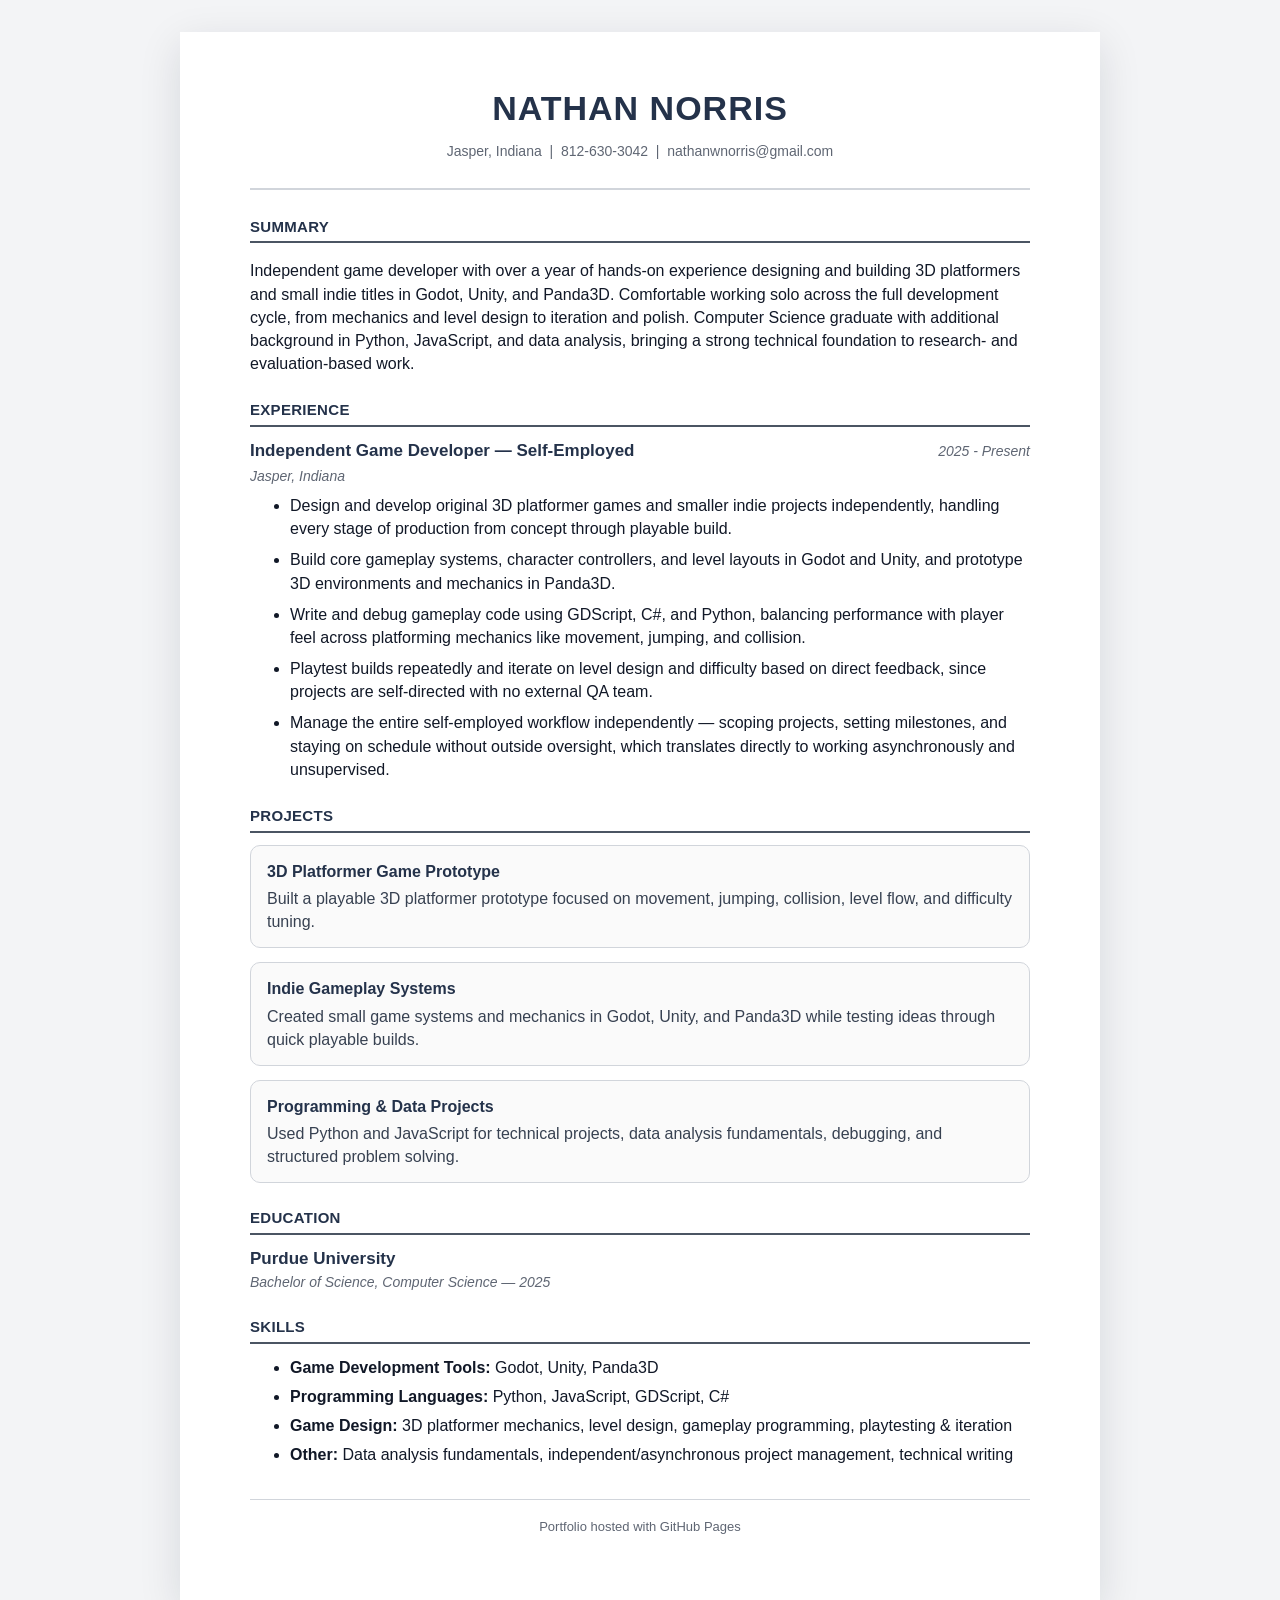
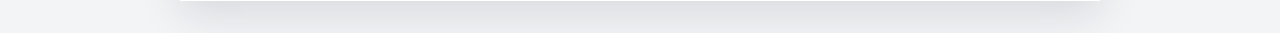
==== index.html @ 457228a1 "Add resume portfolio homepage" ====
<!DOCTYPE html>
<html lang="en">
<head>
  <meta charset="UTF-8" />
  <meta name="viewport" content="width=device-width, initial-scale=1.0" />
  <title>Nathan Norris | Portfolio</title>
  <style>
    :root {
      --ink: #111827;
      --muted: #5f6673;
      --line: #4b5563;
      --paper: #ffffff;
      --bg: #f3f4f6;
      --accent: #24324a;
    }

    * {
      box-sizing: border-box;
    }

    body {
      margin: 0;
      font-family: Arial, Helvetica, sans-serif;
      background: var(--bg);
      color: var(--ink);
      line-height: 1.45;
    }

    .page {
      max-width: 920px;
      margin: 32px auto;
      background: var(--paper);
      padding: 52px 70px 64px;
      box-shadow: 0 12px 40px rgba(15, 23, 42, 0.12);
    }

    header {
      text-align: center;
      border-bottom: 2px solid #d1d5db;
      padding-bottom: 26px;
      margin-bottom: 26px;
    }

    h1 {
      margin: 0 0 8px;
      font-size: 34px;
      letter-spacing: 1px;
      color: var(--accent);
      text-transform: uppercase;
    }

    .contact {
      color: var(--muted);
      font-size: 14px;
    }

    section {
      margin-top: 24px;
    }

    h2 {
      font-size: 15px;
      text-transform: uppercase;
      color: var(--accent);
      margin: 0 0 12px;
      padding-bottom: 4px;
      border-bottom: 2px solid var(--line);
      letter-spacing: 0.3px;
    }

    .item-head {
      display: flex;
      justify-content: space-between;
      gap: 20px;
      align-items: baseline;
      margin-bottom: 2px;
    }

    h3 {
      margin: 0;
      font-size: 17px;
      color: var(--accent);
    }

    .date {
      color: var(--muted);
      font-style: italic;
      white-space: nowrap;
      font-size: 14px;
    }

    .location,
    .subline {
      margin: 0 0 8px;
      color: var(--muted);
      font-style: italic;
      font-size: 14px;
    }

    ul {
      margin: 8px 0 0 24px;
      padding-left: 16px;
    }

    li {
      margin-bottom: 8px;
    }

    .skills li {
      margin-bottom: 6px;
    }

    .projects {
      display: grid;
      gap: 14px;
    }

    .project-card {
      border: 1px solid #d1d5db;
      border-radius: 10px;
      padding: 14px 16px;
      background: #fafafa;
    }

    .project-card h3 {
      font-size: 16px;
      margin-bottom: 4px;
    }

    .project-card p {
      margin: 0;
      color: #374151;
    }

    footer {
      margin-top: 32px;
      padding-top: 18px;
      border-top: 1px solid #d1d5db;
      text-align: center;
      color: var(--muted);
      font-size: 13px;
    }

    @media (max-width: 720px) {
      .page {
        margin: 0;
        padding: 34px 24px 44px;
        box-shadow: none;
      }

      .item-head {
        flex-direction: column;
        gap: 4px;
      }

      h1 {
        font-size: 28px;
      }
    }

    @media print {
      body {
        background: white;
      }

      .page {
        margin: 0;
        box-shadow: none;
        max-width: none;
      }
    }
  </style>
</head>
<body>
  <main class="page">
    <header>
      <h1>Nathan Norris</h1>
      <div class="contact">Jasper, Indiana &nbsp;|&nbsp; 812-630-3042 &nbsp;|&nbsp; nathanwnorris@gmail.com</div>
    </header>

    <section>
      <h2>Summary</h2>
      <p>
        Independent game developer with over a year of hands-on experience designing and building 3D platformers and small indie titles in Godot, Unity, and Panda3D. Comfortable working solo across the full development cycle, from mechanics and level design to iteration and polish. Computer Science graduate with additional background in Python, JavaScript, and data analysis, bringing a strong technical foundation to research- and evaluation-based work.
      </p>
    </section>

    <section>
      <h2>Experience</h2>
      <div class="item-head">
        <h3>Independent Game Developer — Self-Employed</h3>
        <span class="date">2025 - Present</span>
      </div>
      <p class="location">Jasper, Indiana</p>
      <ul>
        <li>Design and develop original 3D platformer games and smaller indie projects independently, handling every stage of production from concept through playable build.</li>
        <li>Build core gameplay systems, character controllers, and level layouts in Godot and Unity, and prototype 3D environments and mechanics in Panda3D.</li>
        <li>Write and debug gameplay code using GDScript, C#, and Python, balancing performance with player feel across platforming mechanics like movement, jumping, and collision.</li>
        <li>Playtest builds repeatedly and iterate on level design and difficulty based on direct feedback, since projects are self-directed with no external QA team.</li>
        <li>Manage the entire self-employed workflow independently — scoping projects, setting milestones, and staying on schedule without outside oversight, which translates directly to working asynchronously and unsupervised.</li>
      </ul>
    </section>

    <section>
      <h2>Projects</h2>
      <div class="projects">
        <div class="project-card">
          <h3>3D Platformer Game Prototype</h3>
          <p>Built a playable 3D platformer prototype focused on movement, jumping, collision, level flow, and difficulty tuning.</p>
        </div>
        <div class="project-card">
          <h3>Indie Gameplay Systems</h3>
          <p>Created small game systems and mechanics in Godot, Unity, and Panda3D while testing ideas through quick playable builds.</p>
        </div>
        <div class="project-card">
          <h3>Programming & Data Projects</h3>
          <p>Used Python and JavaScript for technical projects, data analysis fundamentals, debugging, and structured problem solving.</p>
        </div>
      </div>
    </section>

    <section>
      <h2>Education</h2>
      <h3>Purdue University</h3>
      <p class="subline">Bachelor of Science, Computer Science — 2025</p>
    </section>

    <section>
      <h2>Skills</h2>
      <ul class="skills">
        <li><strong>Game Development Tools:</strong> Godot, Unity, Panda3D</li>
        <li><strong>Programming Languages:</strong> Python, JavaScript, GDScript, C#</li>
        <li><strong>Game Design:</strong> 3D platformer mechanics, level design, gameplay programming, playtesting &amp; iteration</li>
        <li><strong>Other:</strong> Data analysis fundamentals, independent/asynchronous project management, technical writing</li>
      </ul>
    </section>

    <footer>
      Portfolio hosted with GitHub Pages
    </footer>
  </main>
</body>
</html>
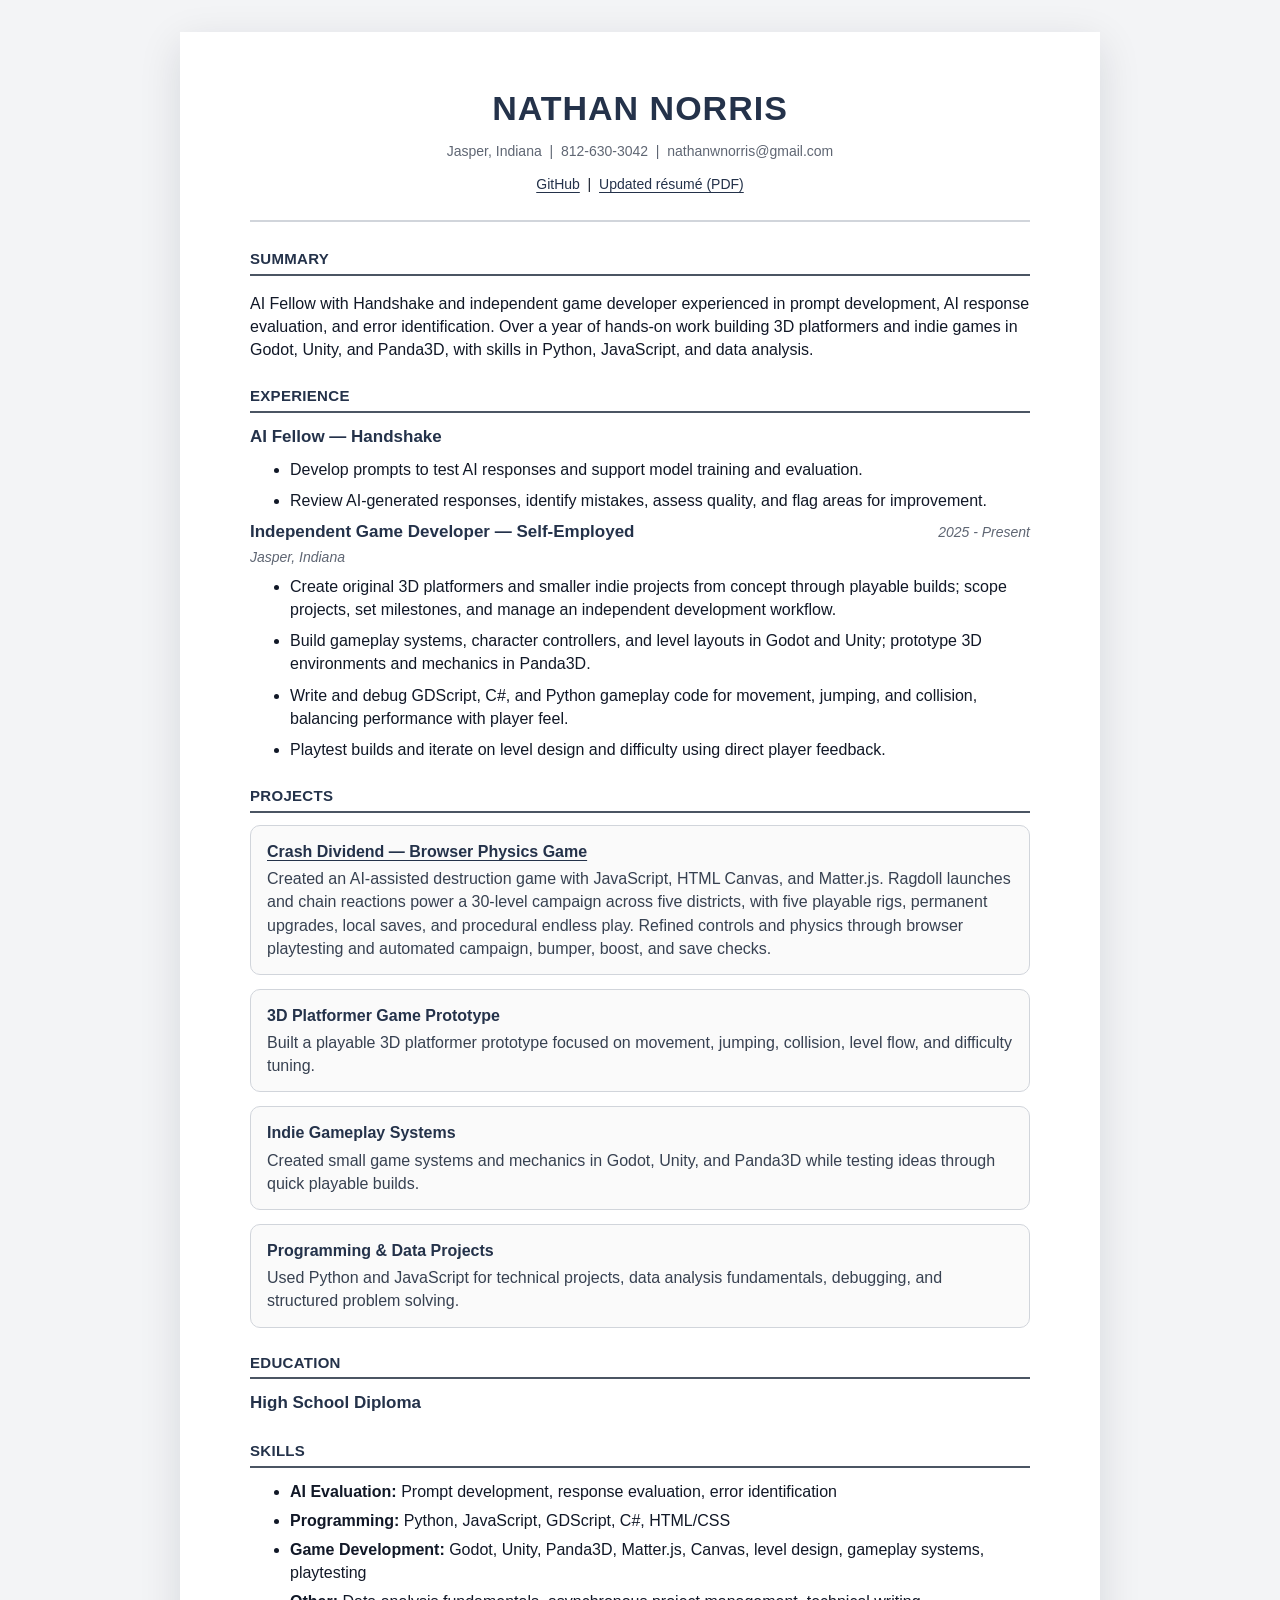
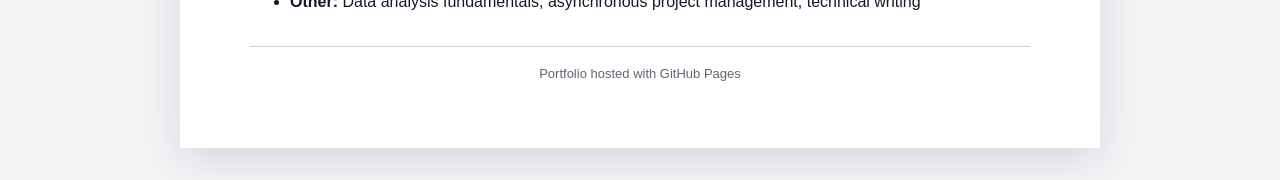
==== commit f9389f56: "Add Crash Dividend and sync portfolio with updated resume" ====
--- a/index.html
+++ b/index.html
@@ -54,6 +54,25 @@
       font-size: 14px;
     }
 
+    .profile-links {
+      margin: 12px 0 0;
+      font-size: 14px;
+    }
+
+    a {
+      color: var(--accent);
+      text-underline-offset: 3px;
+    }
+
+    a:hover {
+      text-decoration-thickness: 2px;
+    }
+
+    a:focus-visible {
+      outline: 2px solid var(--accent);
+      outline-offset: 4px;
+    }
+
     section {
       margin-top: 24px;
     }
@@ -176,28 +195,35 @@
     <header>
       <h1>Nathan Norris</h1>
       <div class="contact">Jasper, Indiana &nbsp;|&nbsp; 812-630-3042 &nbsp;|&nbsp; nathanwnorris@gmail.com</div>
+      <p class="profile-links"><a href="https://github.com/NathanWNorris">GitHub</a> &nbsp;|&nbsp; <a href="https://github.com/NathanWNorris/crash-dividend/blob/main/docs/Nathan_Norris_Resume.pdf">Updated résumé (PDF)</a></p>
     </header>
 
     <section>
       <h2>Summary</h2>
       <p>
-        Independent game developer with over a year of hands-on experience designing and building 3D platformers and small indie titles in Godot, Unity, and Panda3D. Comfortable working solo across the full development cycle, from mechanics and level design to iteration and polish. Computer Science graduate with additional background in Python, JavaScript, and data analysis, bringing a strong technical foundation to research- and evaluation-based work.
+        AI Fellow with Handshake and independent game developer experienced in prompt development, AI response evaluation, and error identification. Over a year of hands-on work building 3D platformers and indie games in Godot, Unity, and Panda3D, with skills in Python, JavaScript, and data analysis.
       </p>
     </section>
 
     <section>
       <h2>Experience</h2>
+      <div class="item-head">
+        <h3>AI Fellow — Handshake</h3>
+      </div>
+      <ul>
+        <li>Develop prompts to test AI responses and support model training and evaluation.</li>
+        <li>Review AI-generated responses, identify mistakes, assess quality, and flag areas for improvement.</li>
+      </ul>
       <div class="item-head">
         <h3>Independent Game Developer — Self-Employed</h3>
         <span class="date">2025 - Present</span>
       </div>
       <p class="location">Jasper, Indiana</p>
       <ul>
-        <li>Design and develop original 3D platformer games and smaller indie projects independently, handling every stage of production from concept through playable build.</li>
-        <li>Build core gameplay systems, character controllers, and level layouts in Godot and Unity, and prototype 3D environments and mechanics in Panda3D.</li>
-        <li>Write and debug gameplay code using GDScript, C#, and Python, balancing performance with player feel across platforming mechanics like movement, jumping, and collision.</li>
-        <li>Playtest builds repeatedly and iterate on level design and difficulty based on direct feedback, since projects are self-directed with no external QA team.</li>
-        <li>Manage the entire self-employed workflow independently — scoping projects, setting milestones, and staying on schedule without outside oversight, which translates directly to working asynchronously and unsupervised.</li>
+        <li>Create original 3D platformers and smaller indie projects from concept through playable builds; scope projects, set milestones, and manage an independent development workflow.</li>
+        <li>Build gameplay systems, character controllers, and level layouts in Godot and Unity; prototype 3D environments and mechanics in Panda3D.</li>
+        <li>Write and debug GDScript, C#, and Python gameplay code for movement, jumping, and collision, balancing performance with player feel.</li>
+        <li>Playtest builds and iterate on level design and difficulty using direct player feedback.</li>
       </ul>
     </section>
 
@@ -205,6 +231,10 @@
       <h2>Projects</h2>
       <div class="projects">
         <div class="project-card">
+          <h3><a href="https://github.com/NathanWNorris/crash-dividend">Crash Dividend — Browser Physics Game</a></h3>
+          <p>Created an AI-assisted destruction game with JavaScript, HTML Canvas, and Matter.js. Ragdoll launches and chain reactions power a 30-level campaign across five districts, with five playable rigs, permanent upgrades, local saves, and procedural endless play. Refined controls and physics through browser playtesting and automated campaign, bumper, boost, and save checks.</p>
+        </div>
+        <div class="project-card">
           <h3>3D Platformer Game Prototype</h3>
           <p>Built a playable 3D platformer prototype focused on movement, jumping, collision, level flow, and difficulty tuning.</p>
         </div>
@@ -221,17 +251,16 @@
 
     <section>
       <h2>Education</h2>
-      <h3>Purdue University</h3>
-      <p class="subline">Bachelor of Science, Computer Science — 2025</p>
+      <h3>High School Diploma</h3>
     </section>
 
     <section>
       <h2>Skills</h2>
       <ul class="skills">
-        <li><strong>Game Development Tools:</strong> Godot, Unity, Panda3D</li>
-        <li><strong>Programming Languages:</strong> Python, JavaScript, GDScript, C#</li>
-        <li><strong>Game Design:</strong> 3D platformer mechanics, level design, gameplay programming, playtesting &amp; iteration</li>
-        <li><strong>Other:</strong> Data analysis fundamentals, independent/asynchronous project management, technical writing</li>
+        <li><strong>AI Evaluation:</strong> Prompt development, response evaluation, error identification</li>
+        <li><strong>Programming:</strong> Python, JavaScript, GDScript, C#, HTML/CSS</li>
+        <li><strong>Game Development:</strong> Godot, Unity, Panda3D, Matter.js, Canvas, level design, gameplay systems, playtesting</li>
+        <li><strong>Other:</strong> Data analysis fundamentals, asynchronous project management, technical writing</li>
       </ul>
     </section>
 
@@ -240,4 +269,4 @@
     </footer>
   </main>
 </body>
-</html>+</html>
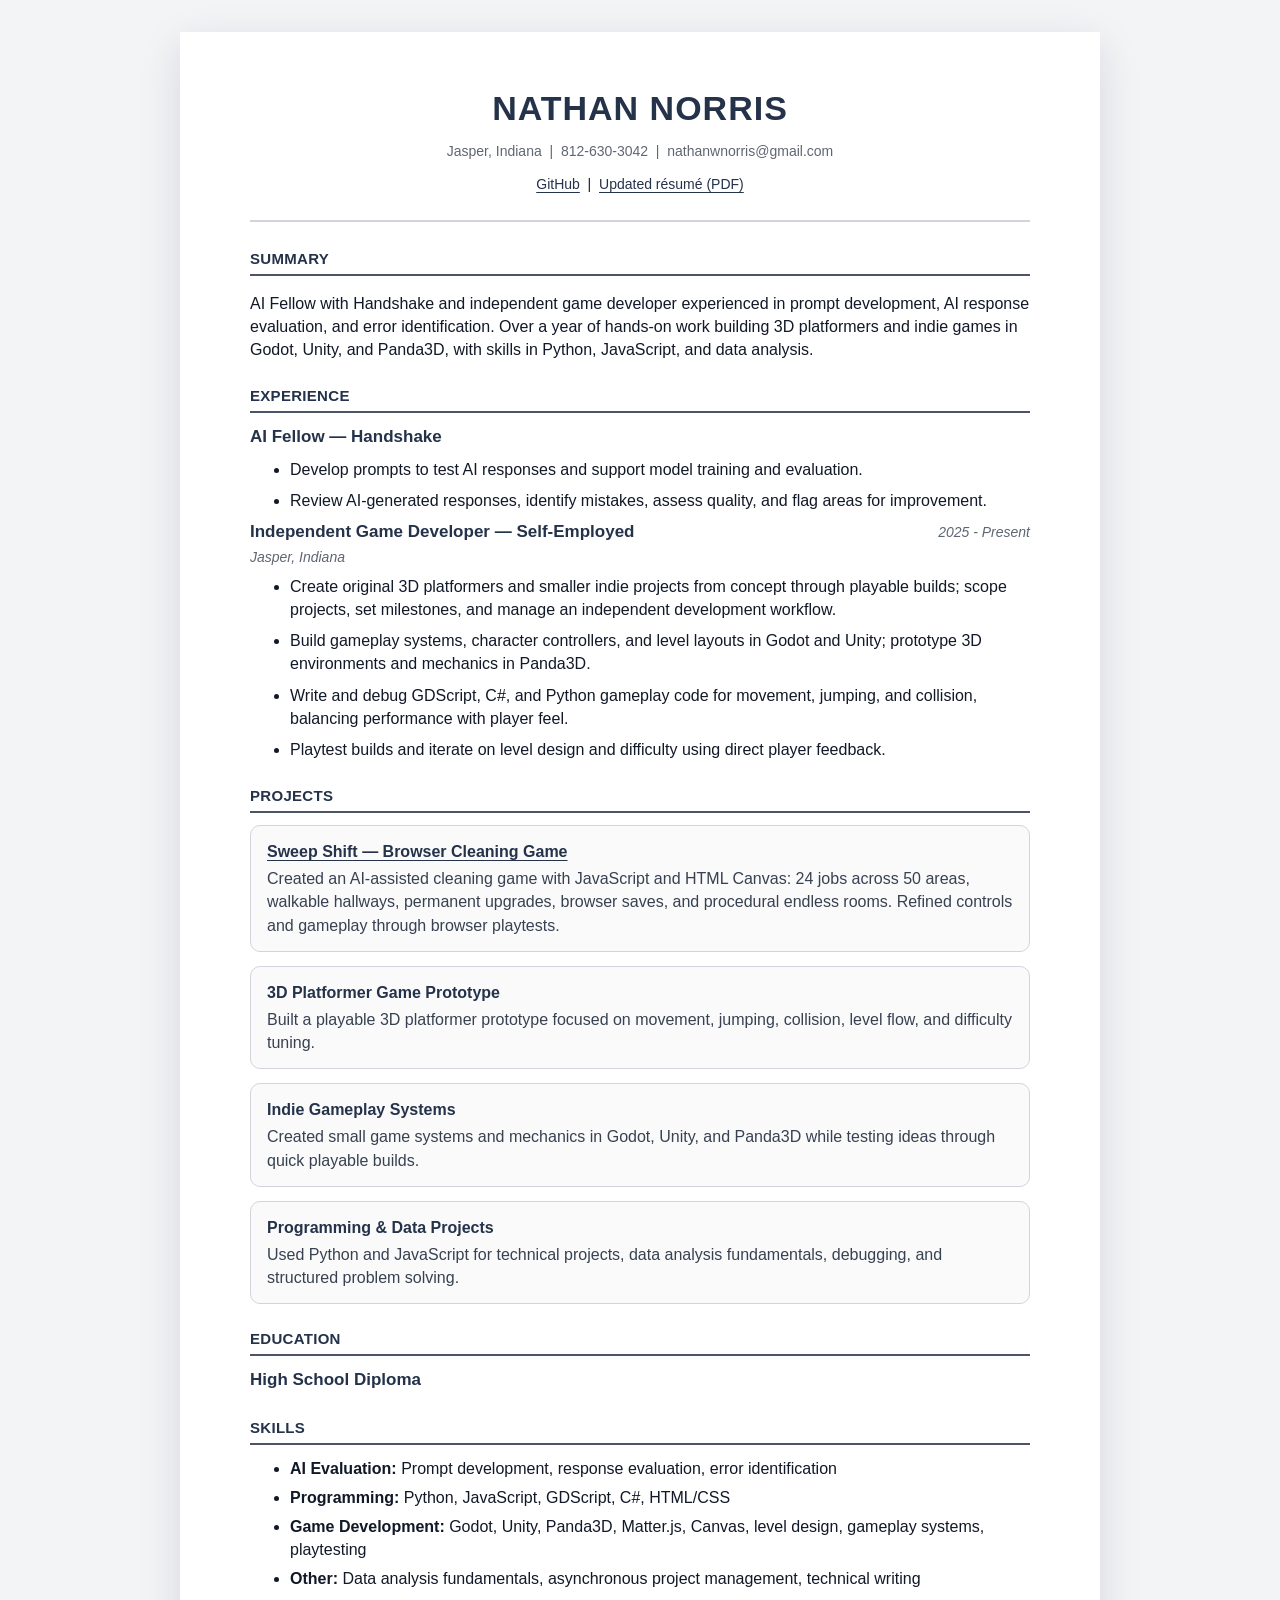
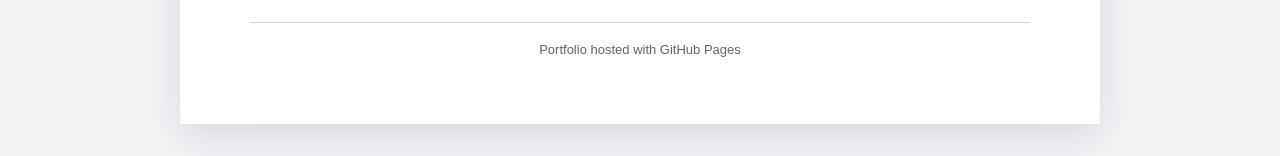
==== commit b9d3be1f: "Replace Crash Dividend with Sweep Shift" ====
--- a/index.html
+++ b/index.html
@@ -195,7 +195,7 @@
     <header>
       <h1>Nathan Norris</h1>
       <div class="contact">Jasper, Indiana &nbsp;|&nbsp; 812-630-3042 &nbsp;|&nbsp; nathanwnorris@gmail.com</div>
-      <p class="profile-links"><a href="https://github.com/NathanWNorris">GitHub</a> &nbsp;|&nbsp; <a href="https://github.com/NathanWNorris/crash-dividend/blob/main/docs/Nathan_Norris_Resume.pdf">Updated résumé (PDF)</a></p>
+      <p class="profile-links"><a href="https://github.com/NathanWNorris">GitHub</a> &nbsp;|&nbsp; <a href="https://github.com/NathanWNorris/sweep-shift/blob/main/docs/Nathan_Norris_Resume.pdf">Updated résumé (PDF)</a></p>
     </header>
 
     <section>
@@ -231,8 +231,8 @@
       <h2>Projects</h2>
       <div class="projects">
         <div class="project-card">
-          <h3><a href="https://github.com/NathanWNorris/crash-dividend">Crash Dividend — Browser Physics Game</a></h3>
-          <p>Created an AI-assisted destruction game with JavaScript, HTML Canvas, and Matter.js. Ragdoll launches and chain reactions power a 30-level campaign across five districts, with five playable rigs, permanent upgrades, local saves, and procedural endless play. Refined controls and physics through browser playtesting and automated campaign, bumper, boost, and save checks.</p>
+          <h3><a href="https://github.com/NathanWNorris/sweep-shift">Sweep Shift — Browser Cleaning Game</a></h3>
+          <p>Created an AI-assisted cleaning game with JavaScript and HTML Canvas: 24 jobs across 50 areas, walkable hallways, permanent upgrades, browser saves, and procedural endless rooms. Refined controls and gameplay through browser playtests.</p>
         </div>
         <div class="project-card">
           <h3>3D Platformer Game Prototype</h3>
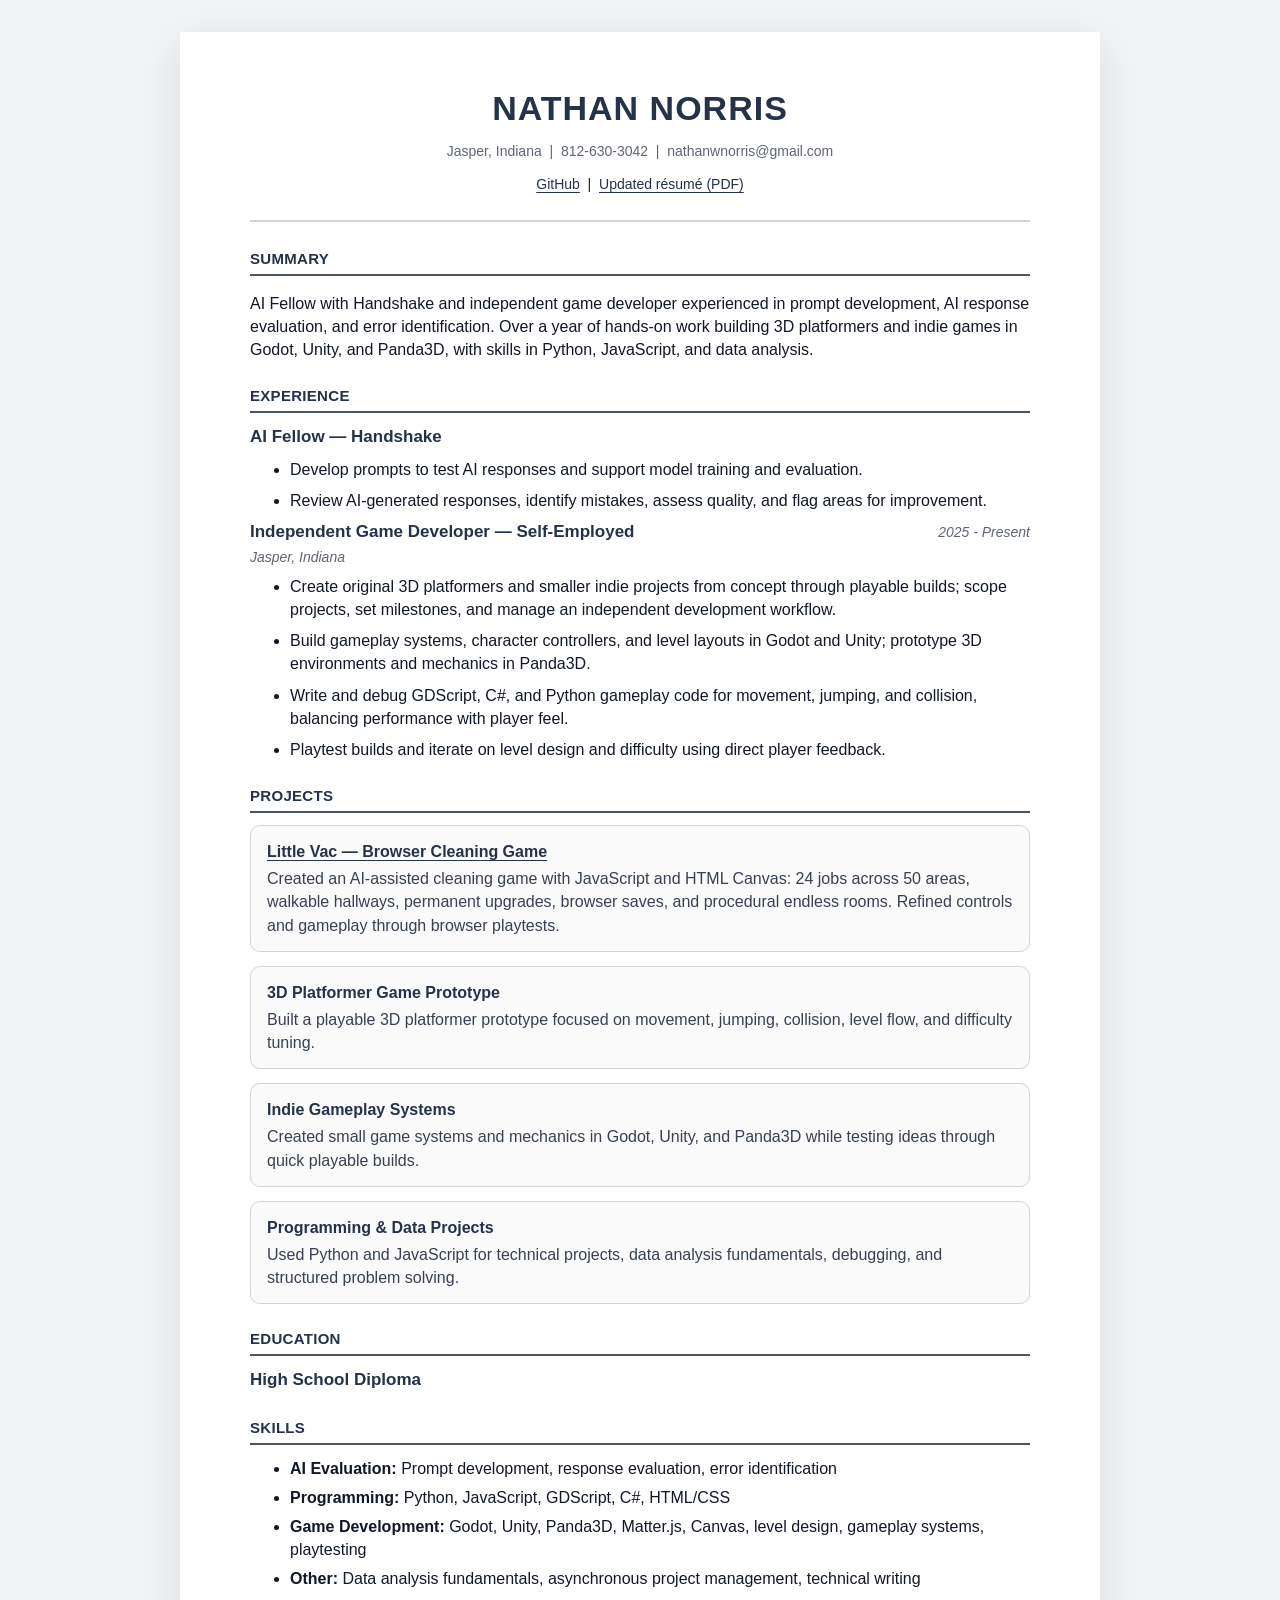
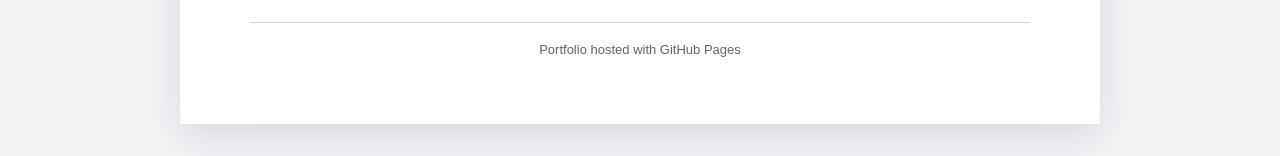
==== commit 2df82193: "Rename featured game to Little Vac" ====
--- a/index.html
+++ b/index.html
@@ -195,7 +195,7 @@
     <header>
       <h1>Nathan Norris</h1>
       <div class="contact">Jasper, Indiana &nbsp;|&nbsp; 812-630-3042 &nbsp;|&nbsp; nathanwnorris@gmail.com</div>
-      <p class="profile-links"><a href="https://github.com/NathanWNorris">GitHub</a> &nbsp;|&nbsp; <a href="https://github.com/NathanWNorris/sweep-shift/blob/main/docs/Nathan_Norris_Resume.pdf">Updated résumé (PDF)</a></p>
+      <p class="profile-links"><a href="https://github.com/NathanWNorris">GitHub</a> &nbsp;|&nbsp; <a href="https://github.com/NathanWNorris/little-vac/blob/main/docs/Nathan_Norris_Resume.pdf">Updated résumé (PDF)</a></p>
     </header>
 
     <section>
@@ -231,7 +231,7 @@
       <h2>Projects</h2>
       <div class="projects">
         <div class="project-card">
-          <h3><a href="https://github.com/NathanWNorris/sweep-shift">Sweep Shift — Browser Cleaning Game</a></h3>
+          <h3><a href="https://github.com/NathanWNorris/little-vac">Little Vac — Browser Cleaning Game</a></h3>
           <p>Created an AI-assisted cleaning game with JavaScript and HTML Canvas: 24 jobs across 50 areas, walkable hallways, permanent upgrades, browser saves, and procedural endless rooms. Refined controls and gameplay through browser playtests.</p>
         </div>
         <div class="project-card">
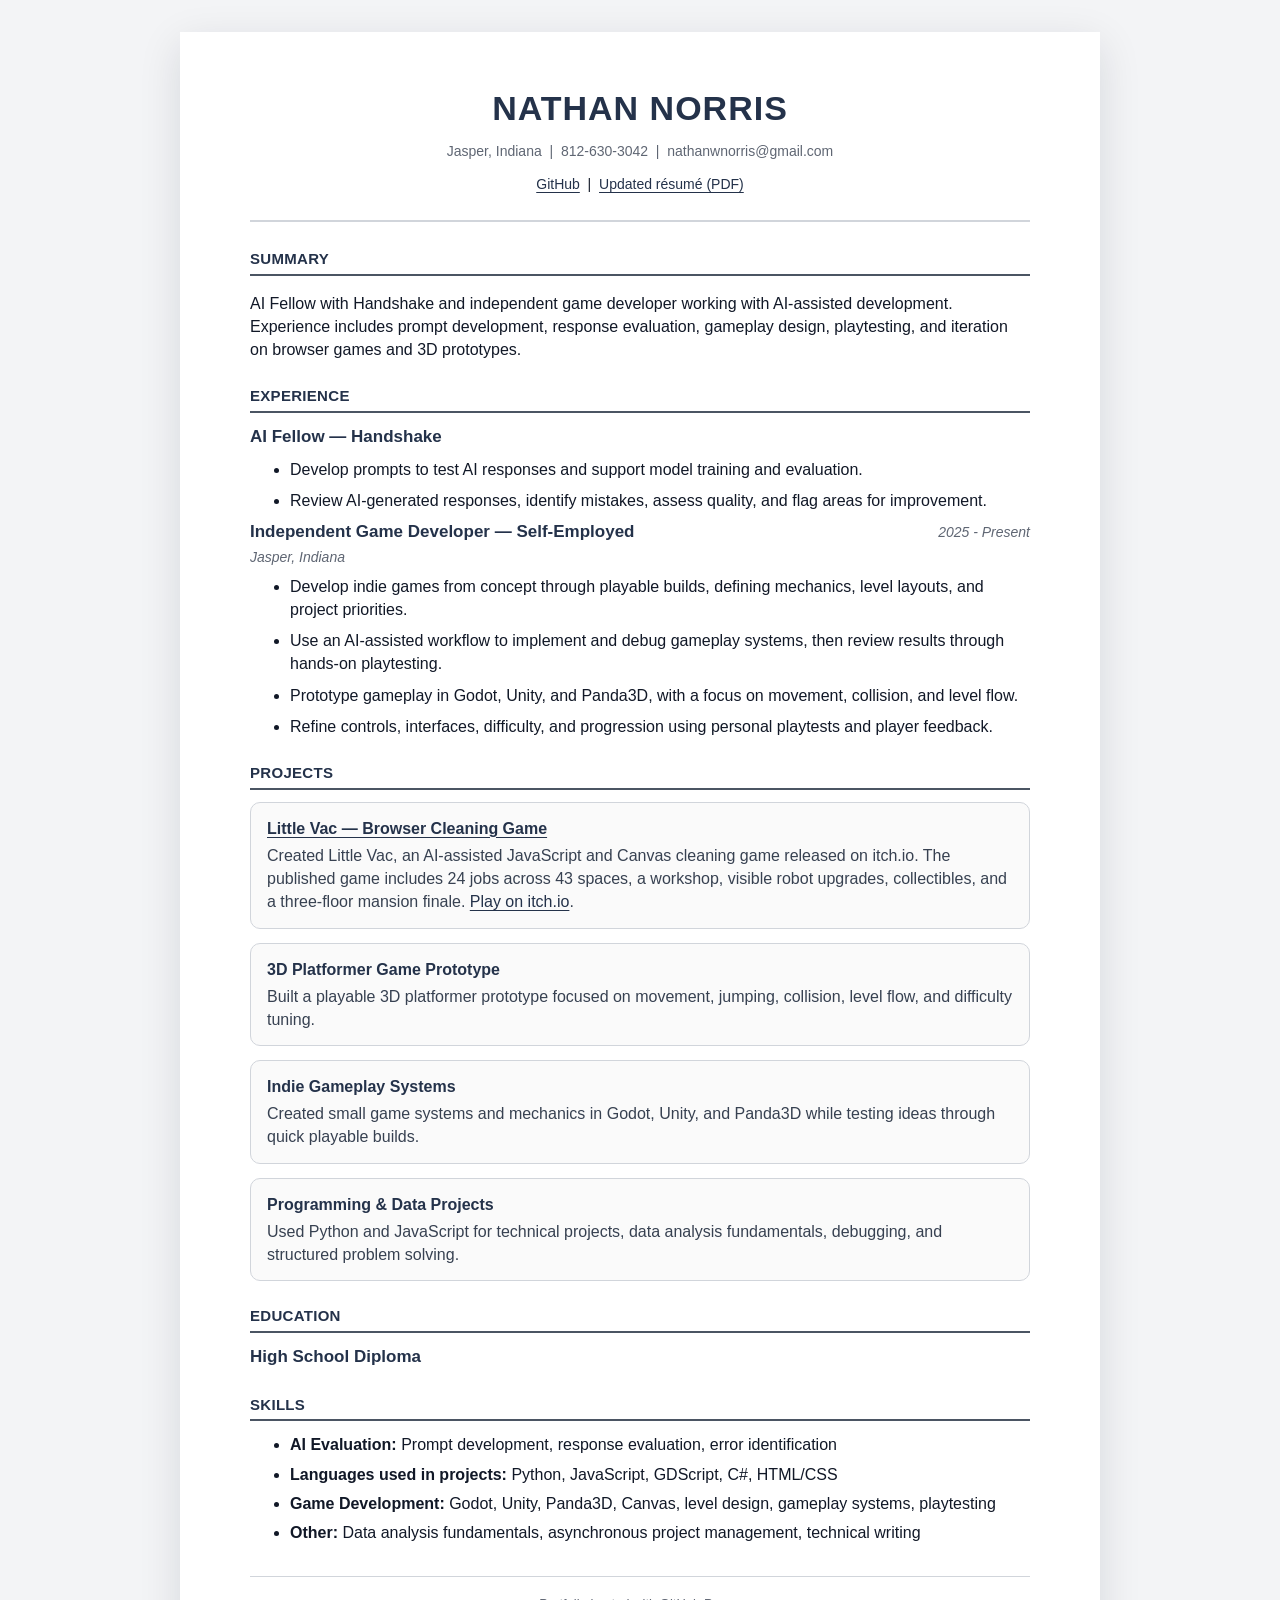
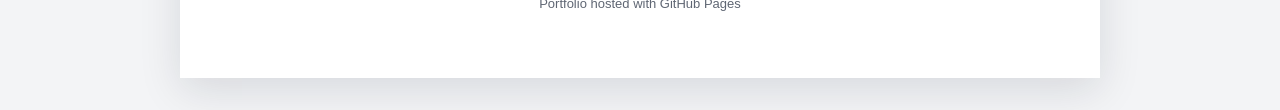
==== commit 0a2be657: "Update portfolio and README with current project details" ====
--- a/index.html
+++ b/index.html
@@ -201,7 +201,7 @@
     <section>
       <h2>Summary</h2>
       <p>
-        AI Fellow with Handshake and independent game developer experienced in prompt development, AI response evaluation, and error identification. Over a year of hands-on work building 3D platformers and indie games in Godot, Unity, and Panda3D, with skills in Python, JavaScript, and data analysis.
+        AI Fellow with Handshake and independent game developer working with AI-assisted development. Experience includes prompt development, response evaluation, gameplay design, playtesting, and iteration on browser games and 3D prototypes.
       </p>
     </section>
 
@@ -220,10 +220,10 @@
       </div>
       <p class="location">Jasper, Indiana</p>
       <ul>
-        <li>Create original 3D platformers and smaller indie projects from concept through playable builds; scope projects, set milestones, and manage an independent development workflow.</li>
-        <li>Build gameplay systems, character controllers, and level layouts in Godot and Unity; prototype 3D environments and mechanics in Panda3D.</li>
-        <li>Write and debug GDScript, C#, and Python gameplay code for movement, jumping, and collision, balancing performance with player feel.</li>
-        <li>Playtest builds and iterate on level design and difficulty using direct player feedback.</li>
+        <li>Develop indie games from concept through playable builds, defining mechanics, level layouts, and project priorities.</li>
+        <li>Use an AI-assisted workflow to implement and debug gameplay systems, then review results through hands-on playtesting.</li>
+        <li>Prototype gameplay in Godot, Unity, and Panda3D, with a focus on movement, collision, and level flow.</li>
+        <li>Refine controls, interfaces, difficulty, and progression using personal playtests and player feedback.</li>
       </ul>
     </section>
 
@@ -232,7 +232,7 @@
       <div class="projects">
         <div class="project-card">
           <h3><a href="https://github.com/NathanWNorris/little-vac">Little Vac — Browser Cleaning Game</a></h3>
-          <p>Created an AI-assisted cleaning game with JavaScript and HTML Canvas: 24 jobs across 50 areas, walkable hallways, permanent upgrades, browser saves, and procedural endless rooms. Refined controls and gameplay through browser playtests.</p>
+          <p>Created Little Vac, an AI-assisted JavaScript and Canvas cleaning game released on itch.io. The published game includes 24 jobs across 43 spaces, a workshop, visible robot upgrades, collectibles, and a three-floor mansion finale. <a href="https://fooded.itch.io/little-vac">Play on itch.io</a>.</p>
         </div>
         <div class="project-card">
           <h3>3D Platformer Game Prototype</h3>
@@ -258,8 +258,8 @@
       <h2>Skills</h2>
       <ul class="skills">
         <li><strong>AI Evaluation:</strong> Prompt development, response evaluation, error identification</li>
-        <li><strong>Programming:</strong> Python, JavaScript, GDScript, C#, HTML/CSS</li>
-        <li><strong>Game Development:</strong> Godot, Unity, Panda3D, Matter.js, Canvas, level design, gameplay systems, playtesting</li>
+        <li><strong>Languages used in projects:</strong> Python, JavaScript, GDScript, C#, HTML/CSS</li>
+        <li><strong>Game Development:</strong> Godot, Unity, Panda3D, Canvas, level design, gameplay systems, playtesting</li>
         <li><strong>Other:</strong> Data analysis fundamentals, asynchronous project management, technical writing</li>
       </ul>
     </section>
